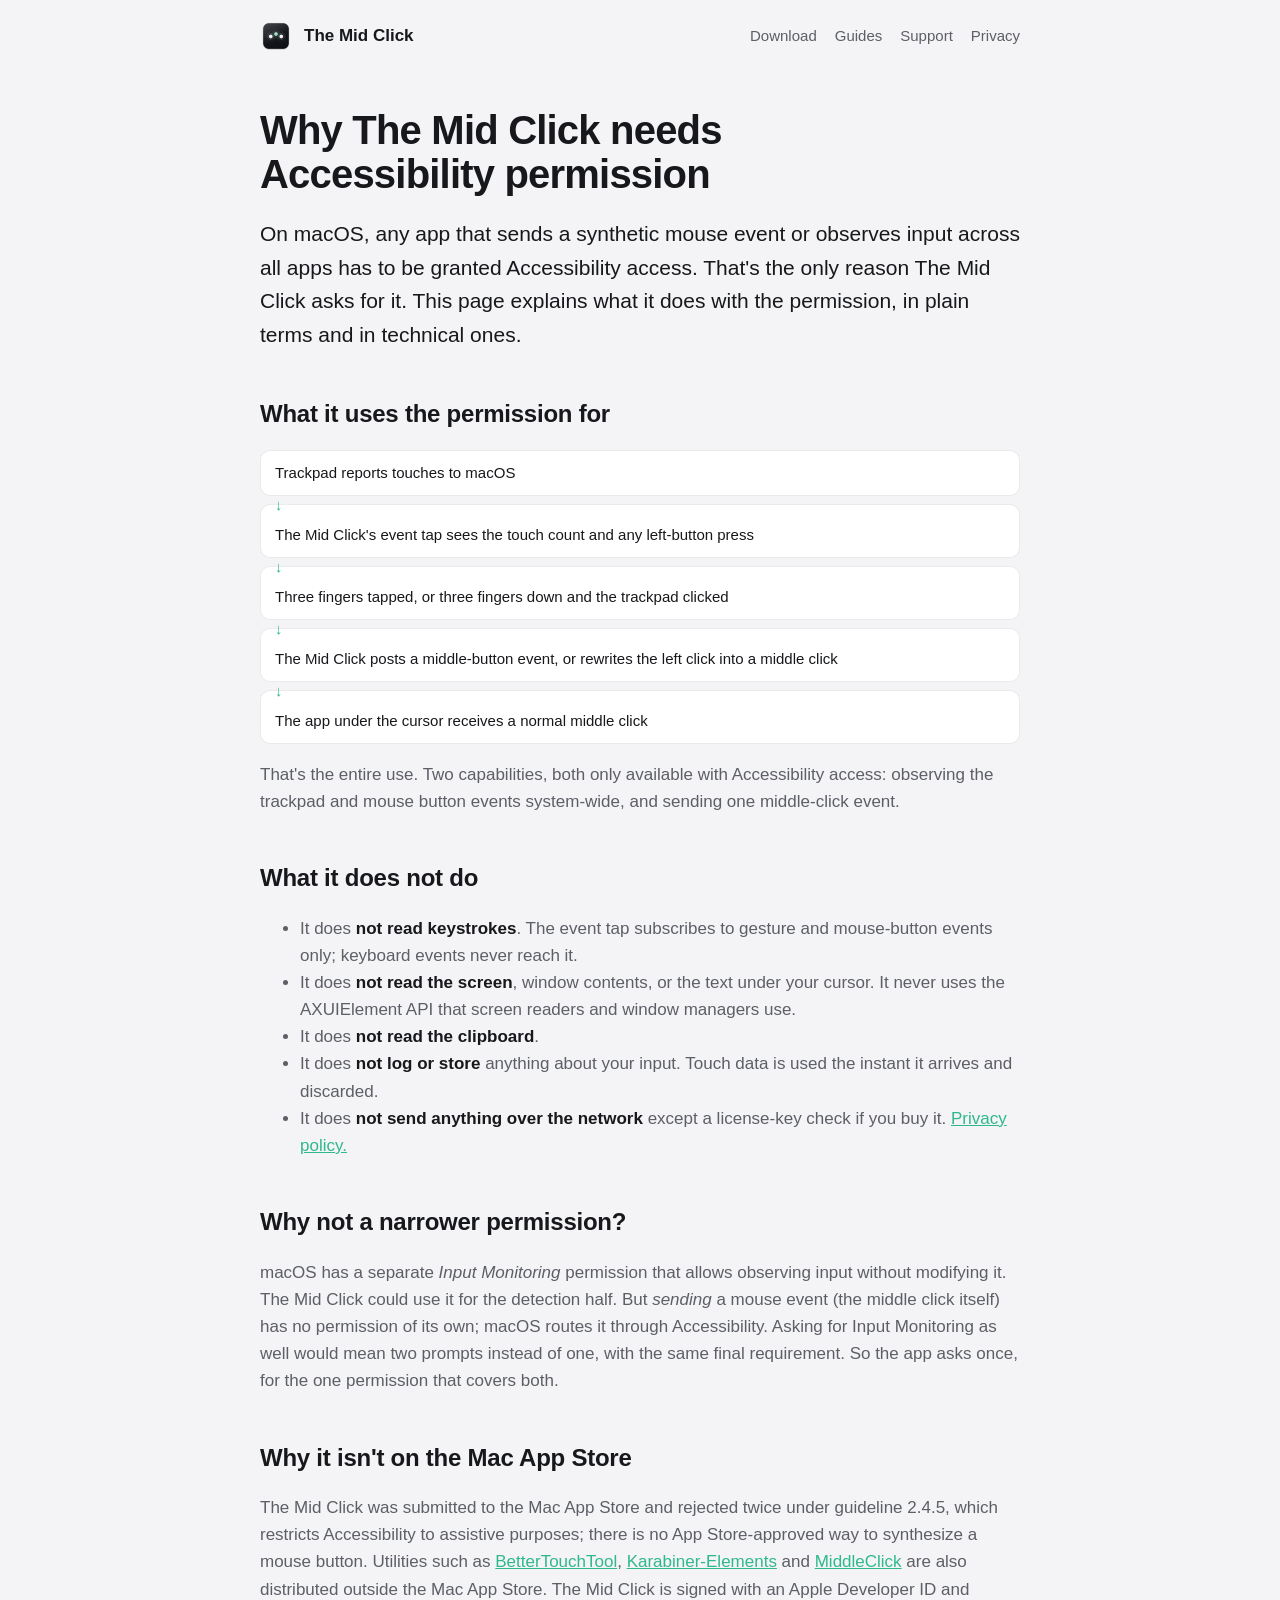
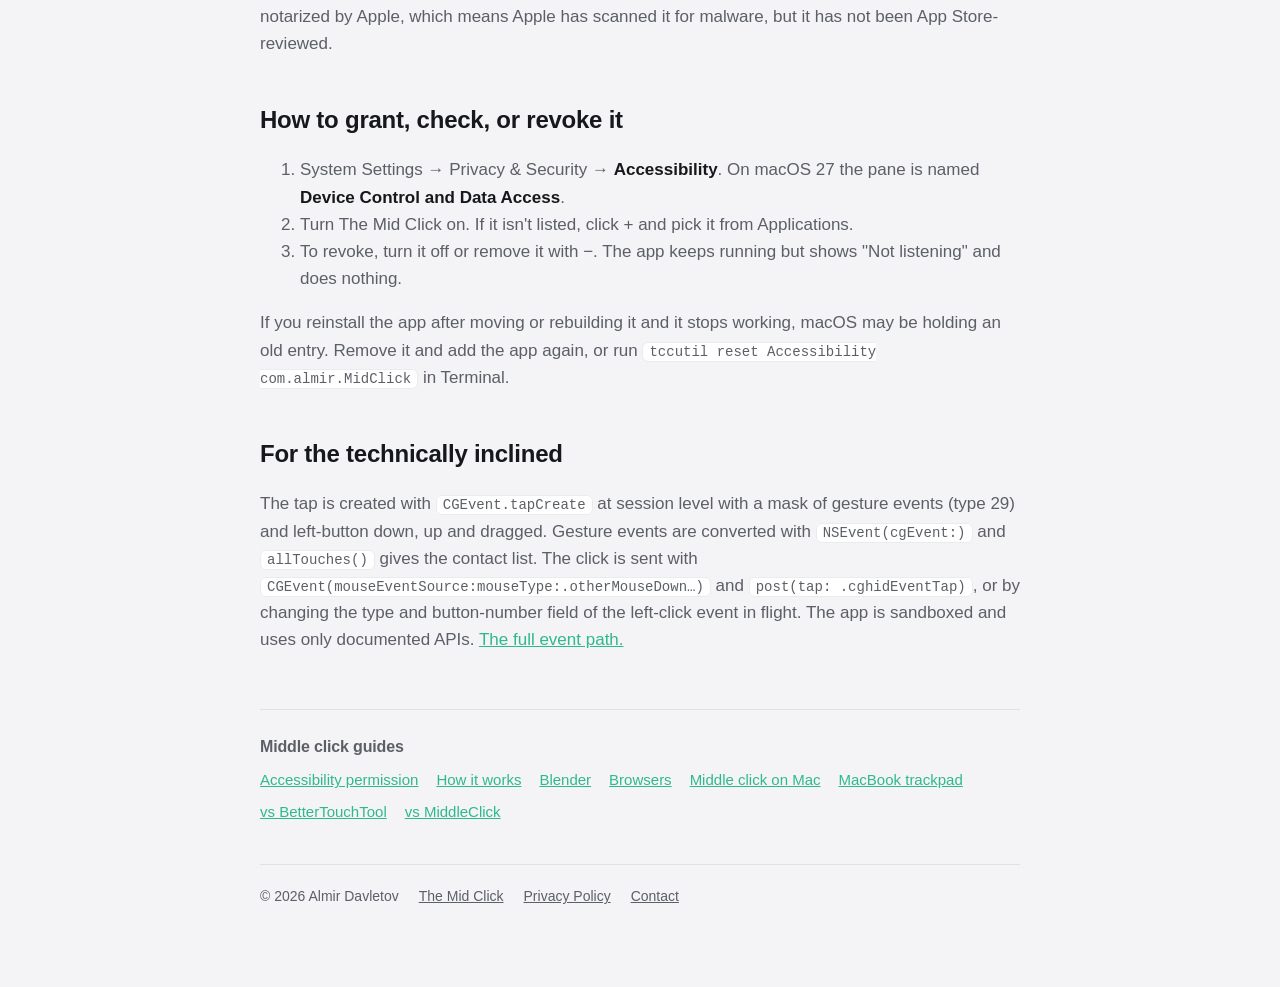
==== accessibility-permission/index.html @ 02e13e88 "The Mid Click site" ====
<!doctype html>
<html lang="en">
<head>
<meta charset="utf-8">
<meta name="viewport" content="width=device-width, initial-scale=1">
<title>Why The Mid Click needs Accessibility permission · The Mid Click</title>
<meta name="description" content="The Mid Click asks for macOS Accessibility access. Exactly what it uses it for, what it can and cannot see, and why no other permission would work.">
<link rel="canonical" href="https://davletovalmir.github.io/the-mid-click/accessibility-permission/">
<meta property="og:type" content="article">
<meta property="og:title" content="Why The Mid Click needs Accessibility permission">
<meta property="og:description" content="The Mid Click asks for macOS Accessibility access. Exactly what it uses it for, what it can and cannot see, and why no other permission would work.">
<meta property="og:url" content="https://davletovalmir.github.io/the-mid-click/accessibility-permission/">
<meta property="og:image" content="https://davletovalmir.github.io/the-mid-click/hero.png">
<meta name="twitter:card" content="summary_large_image">

<link rel="icon" href="../icon.png">
<link rel="stylesheet" href="../style.css">
<script type="application/ld+json">{"@context": "https://schema.org", "@type": "TechArticle", "headline": "Why The Mid Click needs Accessibility permission", "description": "The Mid Click asks for macOS Accessibility access. Exactly what it uses it for, what it can and cannot see, and why no other permission would work.", "datePublished": "2026-10-05", "dateModified": "2026-10-05", "author": {"@type": "Person", "name": "Almir Davletov"}, "mainEntityOfPage": "https://davletovalmir.github.io/the-mid-click/accessibility-permission/", "about": {"@type": "SoftwareApplication", "name": "The Mid Click", "operatingSystem": "macOS 26 or later"}}</script>
</head>
<body>
<nav><img src="../icon.png" alt=""><a href="../">The Mid Click</a><span class="links"><a href="../#download">Download</a><a href="../#guides">Guides</a><a href="../#support">Support</a><a href="../privacy.html">Privacy</a></span></nav>
<main>
<h1>Why The Mid Click needs Accessibility permission</h1>
<p class="lead">On macOS, any app that sends a synthetic mouse event or observes input across all apps has to be granted Accessibility access. That's the only reason The Mid Click asks for it. This page explains what it does with the permission, in plain terms and in technical ones.</p>

<h2>What it uses the permission for</h2>
<div class="flow">
  <div>Trackpad reports touches to macOS</div>
  <div>The Mid Click's event tap sees the touch count and any left-button press</div>
  <div>Three fingers tapped, or three fingers down and the trackpad clicked</div>
  <div>The Mid Click posts a middle-button event, or rewrites the left click into a middle click</div>
  <div>The app under the cursor receives a normal middle click</div>
</div>
<p>That's the entire use. Two capabilities, both only available with Accessibility access: observing the trackpad and mouse button events system-wide, and sending one middle-click event.</p>

<h2>What it does not do</h2>
<ul>
  <li>It does <strong>not read keystrokes</strong>. The event tap subscribes to gesture and mouse-button events only; keyboard events never reach it.</li>
  <li>It does <strong>not read the screen</strong>, window contents, or the text under your cursor. It never uses the AXUIElement API that screen readers and window managers use.</li>
  <li>It does <strong>not read the clipboard</strong>.</li>
  <li>It does <strong>not log or store</strong> anything about your input. Touch data is used the instant it arrives and discarded.</li>
  <li>It does <strong>not send anything over the network</strong> except a license-key check if you buy it. <a href="../privacy.html">Privacy policy.</a></li>
</ul>

<h2>Why not a narrower permission?</h2>
<p>macOS has a separate <em>Input Monitoring</em> permission that allows observing input without modifying it. The Mid Click could use it for the detection half. But <em>sending</em> a mouse event (the middle click itself) has no permission of its own; macOS routes it through Accessibility. Asking for Input Monitoring as well would mean two prompts instead of one, with the same final requirement. So the app asks once, for the one permission that covers both.</p>

<h2>Why it isn't on the Mac App Store</h2>
<p>The Mid Click was submitted to the Mac App Store and rejected twice under guideline 2.4.5, which restricts Accessibility to assistive purposes; there is no App Store-approved way to synthesize a mouse button. Utilities such as <a href="https://folivora.ai">BetterTouchTool</a>, <a href="https://karabiner-elements.pqrs.org">Karabiner-Elements</a> and <a href="https://github.com/artginzburg/MiddleClick">MiddleClick</a> are also distributed outside the Mac App Store. The Mid Click is signed with an Apple Developer ID and notarized by Apple, which means Apple has scanned it for malware, but it has not been App Store-reviewed.</p>

<h2>How to grant, check, or revoke it</h2>
<ol>
  <li>System Settings → Privacy &amp; Security → <strong>Accessibility</strong>. On macOS 27 the pane is named <strong>Device Control and Data Access</strong>.</li>
  <li>Turn The Mid Click on. If it isn't listed, click + and pick it from Applications.</li>
  <li>To revoke, turn it off or remove it with −. The app keeps running but shows "Not listening" and does nothing.</li>
</ol>
<p>If you reinstall the app after moving or rebuilding it and it stops working, macOS may be holding an old entry. Remove it and add the app again, or run <code>tccutil reset Accessibility com.almir.MidClick</code> in Terminal.</p>

<h2>For the technically inclined</h2>
<p>The tap is created with <code>CGEvent.tapCreate</code> at session level with a mask of gesture events (type 29) and left-button down, up and dragged. Gesture events are converted with <code>NSEvent(cgEvent:)</code> and <code>allTouches()</code> gives the contact list. The click is sent with <code>CGEvent(mouseEventSource:mouseType:.otherMouseDown…)</code> and <code>post(tap: .cghidEventTap)</code>, or by changing the type and button-number field of the left-click event in flight. The app is sandboxed and uses only documented APIs. <a href="../how-middle-click-works-on-macos/">The full event path.</a></p>

</main>
<aside class="more"><h2>Middle click guides</h2><ul><li><a href="../accessibility-permission/">Accessibility permission</a></li><li><a href="../how-middle-click-works-on-macos/">How it works</a></li><li><a href="../middle-click-blender-mac/">Blender</a></li><li><a href="../middle-click-browser-mac/">Browsers</a></li><li><a href="../middle-click-mac/">Middle click on Mac</a></li><li><a href="../middle-click-macbook-trackpad/">MacBook trackpad</a></li><li><a href="../the-mid-click-vs-bettertouchtool/">vs BetterTouchTool</a></li><li><a href="../the-mid-click-vs-middleclick/">vs MiddleClick</a></li></ul></aside>
<footer><span>© 2026 Almir Davletov</span><a href="../">The Mid Click</a><a href="../privacy.html">Privacy Policy</a><a href="mailto:davletovalmir@gmail.com">Contact</a></footer>
</body>
</html>
---- style.css ----
:root {
  --bg: #f4f4f6; --bg2: #ffffff; --fg: #17181b; --fg2: #5c5f66; --hair: rgba(0,0,0,.08);
  --mint: #2fb98a; --mint-bg: rgba(47,185,138,.12); --card: #ffffff;
}
@media (prefers-color-scheme: dark) {
  :root { --bg: #131417; --bg2: #1a1b1f; --fg: #f2f2f4; --fg2: rgba(242,242,244,.62); --hair: rgba(255,255,255,.09); --mint: #8fdcb8; --mint-bg: rgba(143,220,184,.12); --card: #1c1d22; }
}
* { box-sizing: border-box; }
html { color-scheme: light dark; }
body {
  margin: 0; background: var(--bg); color: var(--fg);
  font: 17px/1.6 -apple-system, BlinkMacSystemFont, "SF Pro Text", "Helvetica Neue", Helvetica, Arial, sans-serif;
  -webkit-font-smoothing: antialiased;
  padding-block: 0 80px; padding-inline: 20px;
}
nav { max-width: 760px; margin: 0 auto; display: flex; align-items: center; gap: 12px; height: 72px; }
nav img { width: 32px; height: 32px; }
nav a { color: var(--fg); text-decoration: none; font-weight: 600; }
nav .links { margin-left: auto; display: flex; gap: 18px; flex-wrap: wrap; justify-content: flex-end; }
nav .links a { color: var(--fg2); font-weight: 500; font-size: 15px; }
main, aside.more { max-width: 760px; margin: 0 auto; }
h1 { font-size: 40px; line-height: 1.1; letter-spacing: -.02em; margin: 36px 0 12px; text-wrap: balance; }
h2 { font-size: 24px; margin: 44px 0 10px; letter-spacing: -.01em; }
h3 { font-size: 18px; margin: 26px 0 6px; }
p, li { color: var(--fg2); }
p.lead { font-size: 21px; color: var(--fg); }
a { color: var(--mint); }
strong { color: var(--fg); }
.hero { margin: 26px 0 8px; border-radius: 14px; overflow: hidden; box-shadow: 0 30px 60px -30px rgba(0,0,0,.5), 0 0 0 1px var(--hair); }
.hero img { display: block; width: 100%; height: auto; }
.facts { background: var(--card); border: 1px solid var(--hair); border-radius: 14px; padding: 6px 20px; margin: 18px 0; }
.facts dl { display: grid; grid-template-columns: 130px 1fr; gap: 6px 14px; margin: 12px 0; }
.facts dt { color: var(--fg2); font-size: 15px; } .facts dd { margin: 0; color: var(--fg); font-size: 15px; }
.card { background: var(--card); border: 1px solid var(--hair); border-radius: 14px; padding: 18px 20px; margin: 14px 0; }
.card h3 { margin: 0 0 6px; font-size: 17px; }
.card p { margin: 0; font-size: 15px; }
.cta { display: inline-flex; align-items: center; gap: 10px; background: var(--fg); color: var(--bg); text-decoration: none; font-weight: 600; padding: 12px 20px; border-radius: 12px; margin: 10px 12px 10px 0; }
.cta.secondary { background: var(--mint-bg); color: var(--fg); border: 1px solid var(--hair); }
.meta { font-size: 14px; color: var(--fg2); }
.pricing { display: grid; grid-template-columns: repeat(auto-fit, minmax(220px, 1fr)); gap: 14px; margin: 14px 0; }
.price { background: var(--card); border: 1px solid var(--hair); border-radius: 14px; padding: 18px 20px; }
.price b { display: block; font-size: 30px; letter-spacing: -.02em; color: var(--fg); }
.price span { font-size: 14px; color: var(--fg2); }
table { border-collapse: collapse; width: 100%; margin: 14px 0; font-size: 15px; }
th, td { text-align: left; padding: 10px 12px; border-bottom: 1px solid var(--hair); vertical-align: top; }
th { color: var(--fg); font-weight: 600; } td { color: var(--fg2); } td:first-child { color: var(--fg); }
.table-wrap { overflow-x: auto; }
pre, code { font: 14px ui-monospace, SFMono-Regular, Menlo, monospace; }
code { background: var(--bg2); border: 1px solid var(--hair); border-radius: 6px; padding: 1px 6px; }
pre { background: var(--card); border: 1px solid var(--hair); border-radius: 12px; padding: 16px 18px; overflow-x: auto; color: var(--fg); line-height: 1.5; }
pre code { background: none; border: 0; padding: 0; }
.flow { display: grid; gap: 8px; margin: 16px 0; }
.flow div { background: var(--card); border: 1px solid var(--hair); border-radius: 10px; padding: 10px 14px; font-size: 15px; color: var(--fg); }
.flow div + div::before { content: "↓"; display: block; color: var(--mint); margin: -22px 0 6px; }
kbd { font: 13px -apple-system, system-ui, sans-serif; background: var(--bg2); border: 1px solid var(--hair); border-bottom-width: 2px; border-radius: 6px; padding: 1px 6px; color: var(--fg); }
aside.more { margin-top: 56px; padding-top: 24px; border-top: 1px solid var(--hair); }
aside.more h2 { font-size: 16px; margin: 0 0 8px; color: var(--fg2); }
aside.more ul { margin: 0; padding: 0; list-style: none; display: flex; flex-wrap: wrap; gap: 8px 18px; font-size: 15px; }
footer { max-width: 760px; margin: 40px auto 0; padding-top: 20px; border-top: 1px solid var(--hair); font-size: 14px; color: var(--fg2); display: flex; gap: 20px; flex-wrap: wrap; }
footer a { color: var(--fg2); }
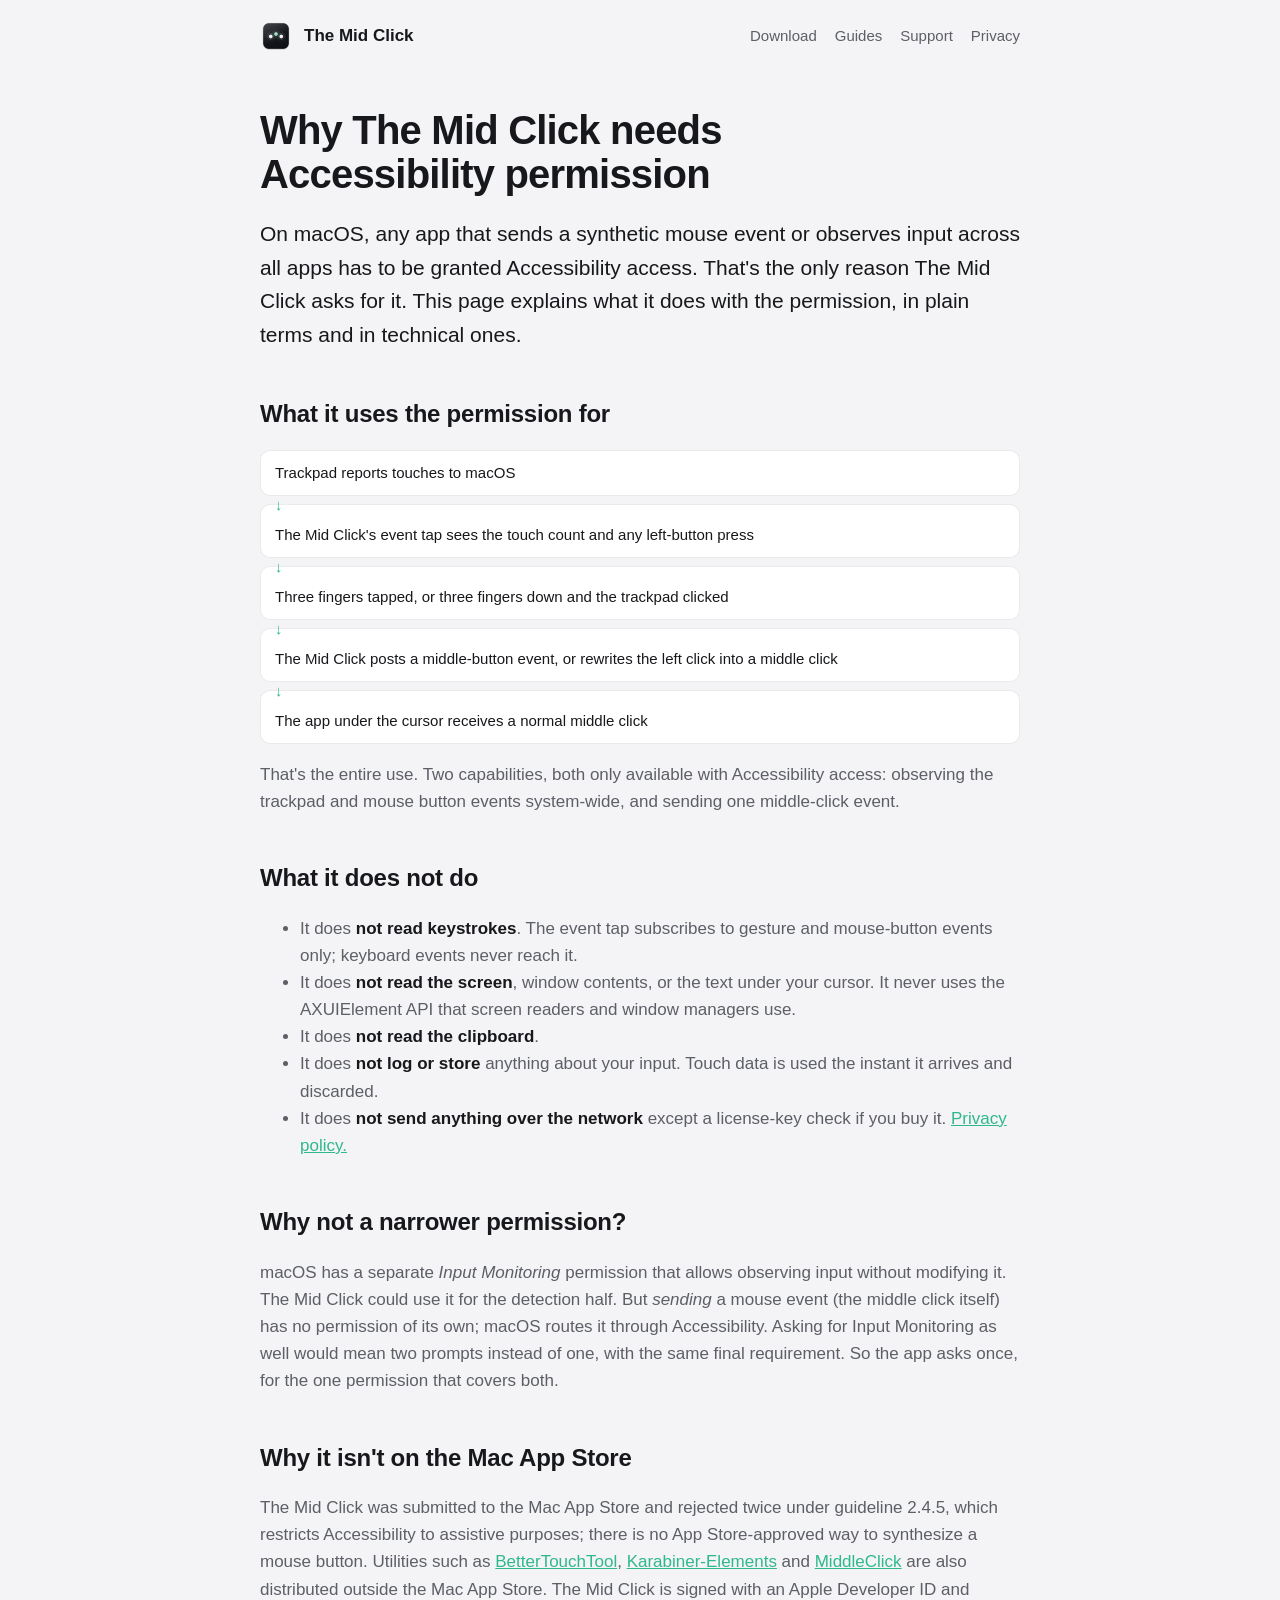
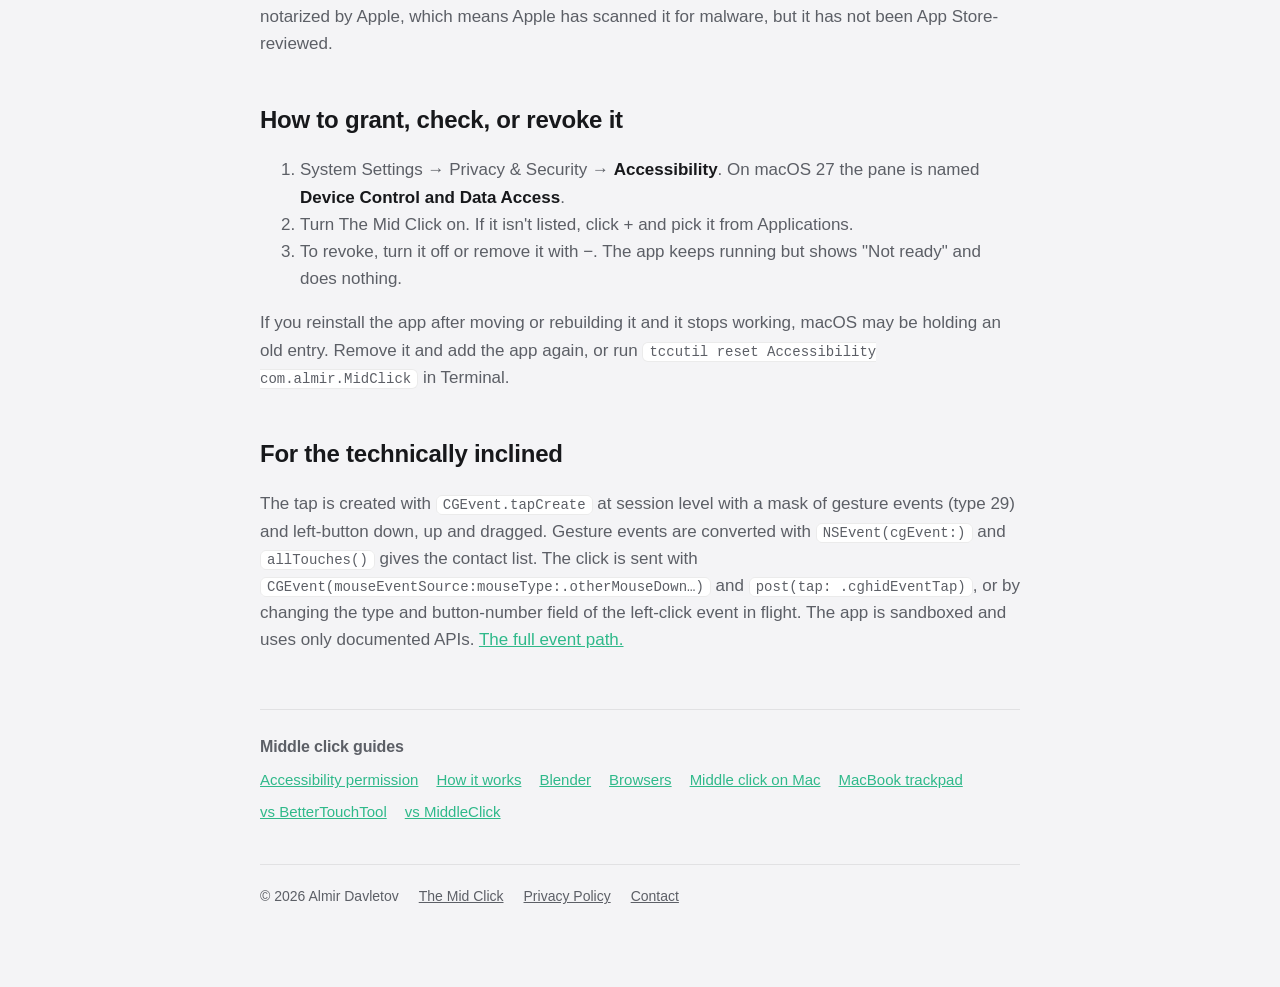
==== commit a5b81b6f: "The Mid Click site" ====
--- a/accessibility-permission/index.html
+++ b/accessibility-permission/index.html
@@ -5,17 +5,17 @@
 <meta name="viewport" content="width=device-width, initial-scale=1">
 <title>Why The Mid Click needs Accessibility permission · The Mid Click</title>
 <meta name="description" content="The Mid Click asks for macOS Accessibility access. Exactly what it uses it for, what it can and cannot see, and why no other permission would work.">
-<link rel="canonical" href="https://davletovalmir.github.io/the-mid-click/accessibility-permission/">
+<link rel="canonical" href="https://themidclick.com/accessibility-permission/">
 <meta property="og:type" content="article">
 <meta property="og:title" content="Why The Mid Click needs Accessibility permission">
 <meta property="og:description" content="The Mid Click asks for macOS Accessibility access. Exactly what it uses it for, what it can and cannot see, and why no other permission would work.">
-<meta property="og:url" content="https://davletovalmir.github.io/the-mid-click/accessibility-permission/">
-<meta property="og:image" content="https://davletovalmir.github.io/the-mid-click/hero.png">
+<meta property="og:url" content="https://themidclick.com/accessibility-permission/">
+<meta property="og:image" content="https://themidclick.com/hero.png">
 <meta name="twitter:card" content="summary_large_image">
 
 <link rel="icon" href="../icon.png">
 <link rel="stylesheet" href="../style.css">
-<script type="application/ld+json">{"@context": "https://schema.org", "@type": "TechArticle", "headline": "Why The Mid Click needs Accessibility permission", "description": "The Mid Click asks for macOS Accessibility access. Exactly what it uses it for, what it can and cannot see, and why no other permission would work.", "datePublished": "2026-10-05", "dateModified": "2026-10-05", "author": {"@type": "Person", "name": "Almir Davletov"}, "mainEntityOfPage": "https://davletovalmir.github.io/the-mid-click/accessibility-permission/", "about": {"@type": "SoftwareApplication", "name": "The Mid Click", "operatingSystem": "macOS 26 or later"}}</script>
+<script type="application/ld+json">{"@context": "https://schema.org", "@type": "TechArticle", "headline": "Why The Mid Click needs Accessibility permission", "description": "The Mid Click asks for macOS Accessibility access. Exactly what it uses it for, what it can and cannot see, and why no other permission would work.", "datePublished": "2026-10-12", "dateModified": "2026-10-12", "author": {"@type": "Person", "name": "Almir Davletov"}, "mainEntityOfPage": "https://themidclick.com/accessibility-permission/", "about": {"@type": "SoftwareApplication", "name": "The Mid Click", "operatingSystem": "macOS 26 or later"}}</script>
 </head>
 <body>
 <nav><img src="../icon.png" alt=""><a href="../">The Mid Click</a><span class="links"><a href="../#download">Download</a><a href="../#guides">Guides</a><a href="../#support">Support</a><a href="../privacy.html">Privacy</a></span></nav>
@@ -52,7 +52,7 @@
 <ol>
   <li>System Settings → Privacy &amp; Security → <strong>Accessibility</strong>. On macOS 27 the pane is named <strong>Device Control and Data Access</strong>.</li>
   <li>Turn The Mid Click on. If it isn't listed, click + and pick it from Applications.</li>
-  <li>To revoke, turn it off or remove it with −. The app keeps running but shows "Not listening" and does nothing.</li>
+  <li>To revoke, turn it off or remove it with −. The app keeps running but shows "Not ready" and does nothing.</li>
 </ol>
 <p>If you reinstall the app after moving or rebuilding it and it stops working, macOS may be holding an old entry. Remove it and add the app again, or run <code>tccutil reset Accessibility com.almir.MidClick</code> in Terminal.</p>
 
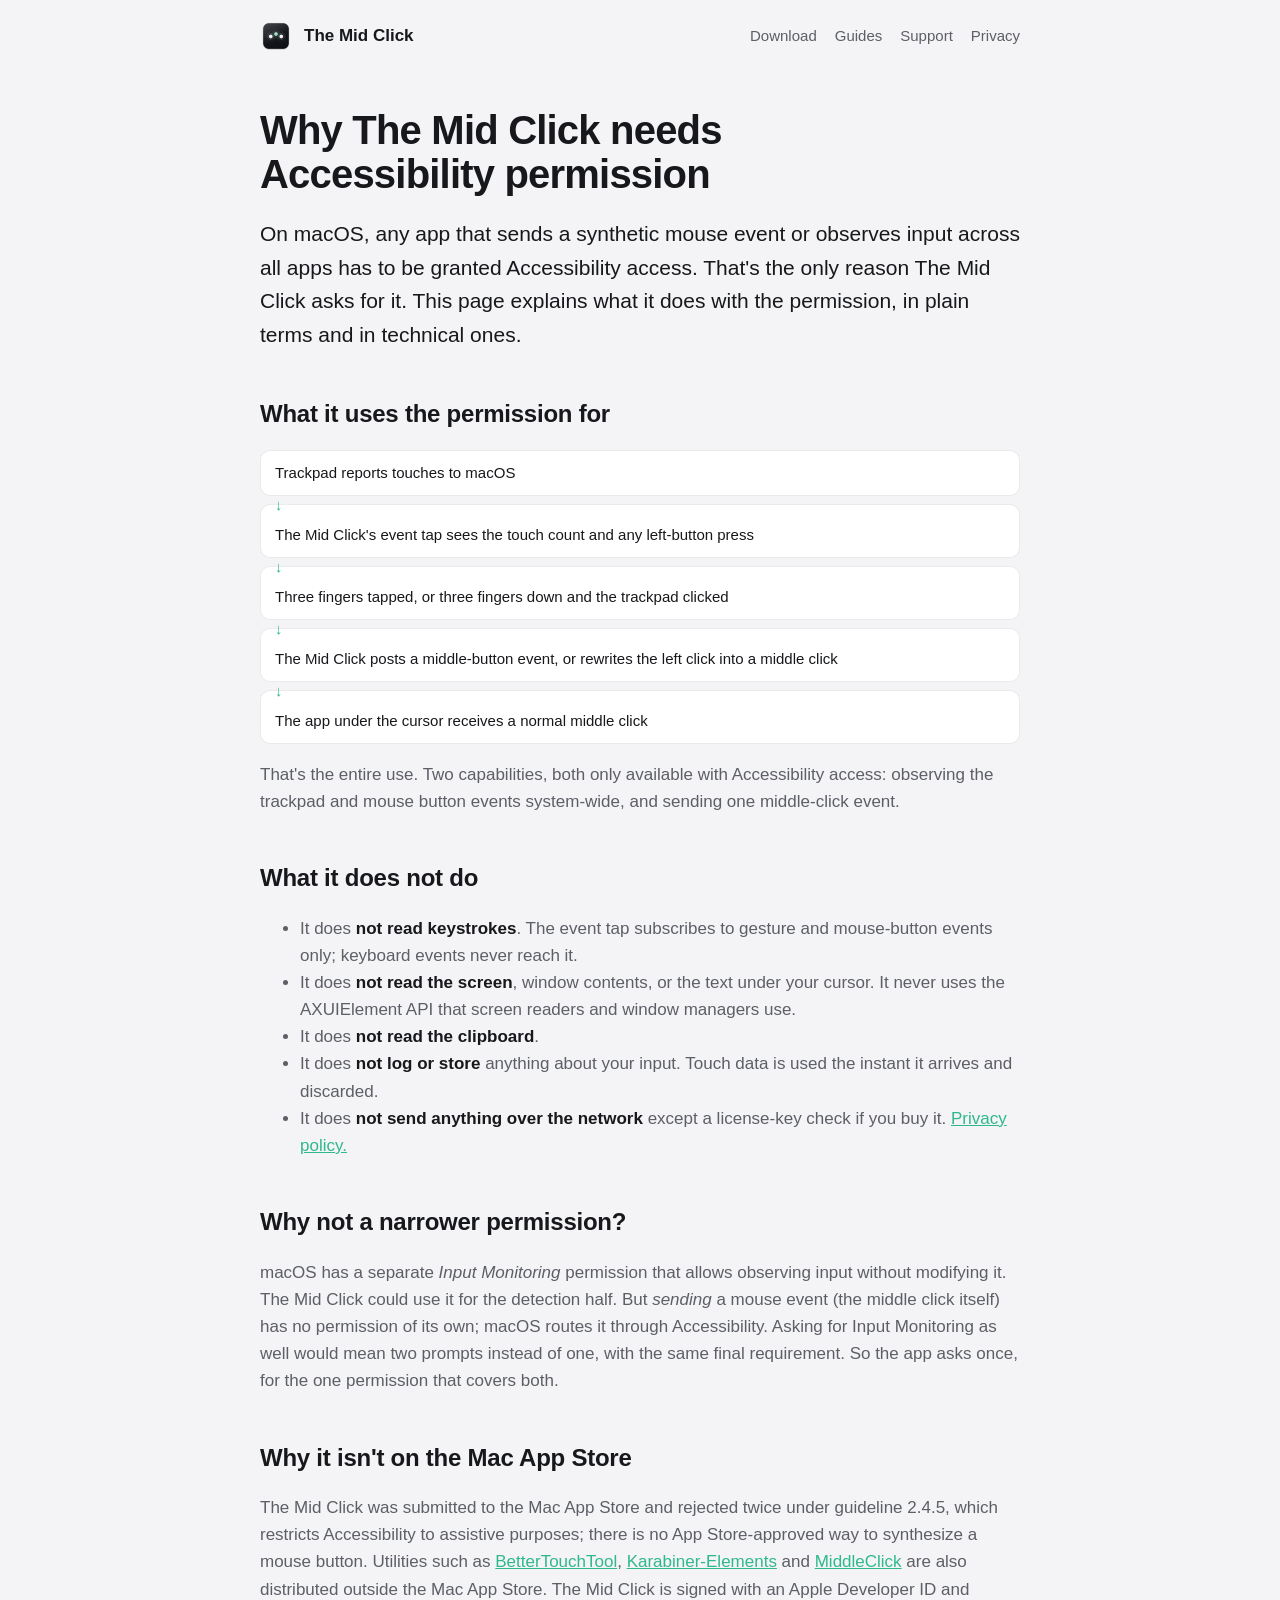
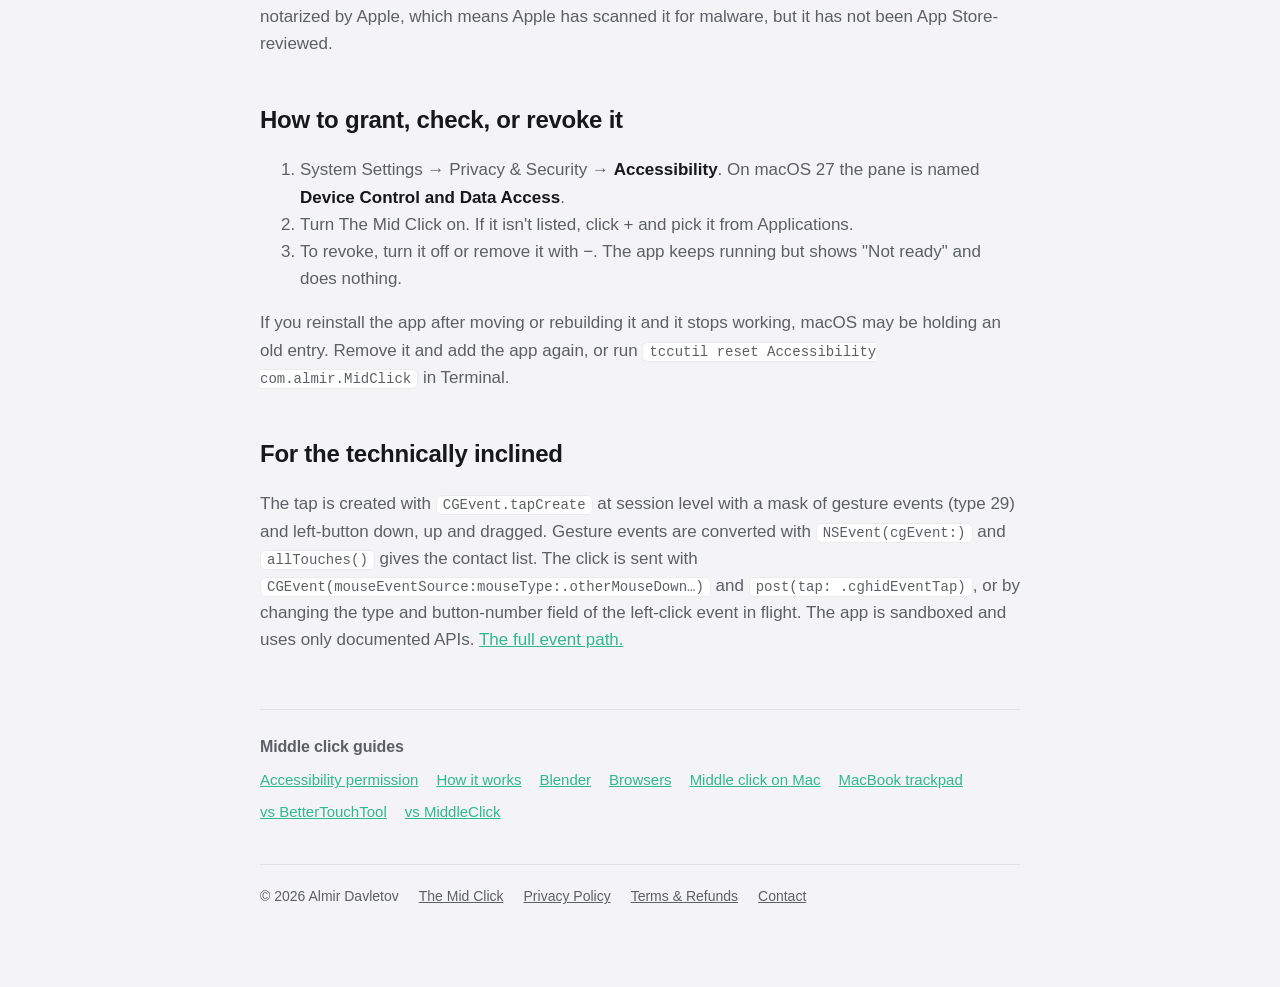
==== commit 543549dc: "The Mid Click site" ====
--- a/accessibility-permission/index.html
+++ b/accessibility-permission/index.html
@@ -15,7 +15,7 @@
 
 <link rel="icon" href="../icon.png">
 <link rel="stylesheet" href="../style.css">
-<script type="application/ld+json">{"@context": "https://schema.org", "@type": "TechArticle", "headline": "Why The Mid Click needs Accessibility permission", "description": "The Mid Click asks for macOS Accessibility access. Exactly what it uses it for, what it can and cannot see, and why no other permission would work.", "datePublished": "2026-10-12", "dateModified": "2026-10-12", "author": {"@type": "Person", "name": "Almir Davletov"}, "mainEntityOfPage": "https://themidclick.com/accessibility-permission/", "about": {"@type": "SoftwareApplication", "name": "The Mid Click", "operatingSystem": "macOS 26 or later"}}</script>
+<script type="application/ld+json">{"@context": "https://schema.org", "@type": "TechArticle", "headline": "Why The Mid Click needs Accessibility permission", "description": "The Mid Click asks for macOS Accessibility access. Exactly what it uses it for, what it can and cannot see, and why no other permission would work.", "datePublished": "2026-10-13", "dateModified": "2026-10-13", "author": {"@type": "Person", "name": "Almir Davletov"}, "mainEntityOfPage": "https://themidclick.com/accessibility-permission/", "about": {"@type": "SoftwareApplication", "name": "The Mid Click", "operatingSystem": "macOS 26 or later"}}</script>
 </head>
 <body>
 <nav><img src="../icon.png" alt=""><a href="../">The Mid Click</a><span class="links"><a href="../#download">Download</a><a href="../#guides">Guides</a><a href="../#support">Support</a><a href="../privacy.html">Privacy</a></span></nav>
@@ -61,6 +61,6 @@
 
 </main>
 <aside class="more"><h2>Middle click guides</h2><ul><li><a href="../accessibility-permission/">Accessibility permission</a></li><li><a href="../how-middle-click-works-on-macos/">How it works</a></li><li><a href="../middle-click-blender-mac/">Blender</a></li><li><a href="../middle-click-browser-mac/">Browsers</a></li><li><a href="../middle-click-mac/">Middle click on Mac</a></li><li><a href="../middle-click-macbook-trackpad/">MacBook trackpad</a></li><li><a href="../the-mid-click-vs-bettertouchtool/">vs BetterTouchTool</a></li><li><a href="../the-mid-click-vs-middleclick/">vs MiddleClick</a></li></ul></aside>
-<footer><span>© 2026 Almir Davletov</span><a href="../">The Mid Click</a><a href="../privacy.html">Privacy Policy</a><a href="mailto:davletovalmir@gmail.com">Contact</a></footer>
+<footer><span>© 2026 Almir Davletov</span><a href="../">The Mid Click</a><a href="../privacy.html">Privacy Policy</a><a href="../terms.html">Terms &amp; Refunds</a><a href="mailto:davletovalmir@gmail.com">Contact</a></footer>
 </body>
 </html>
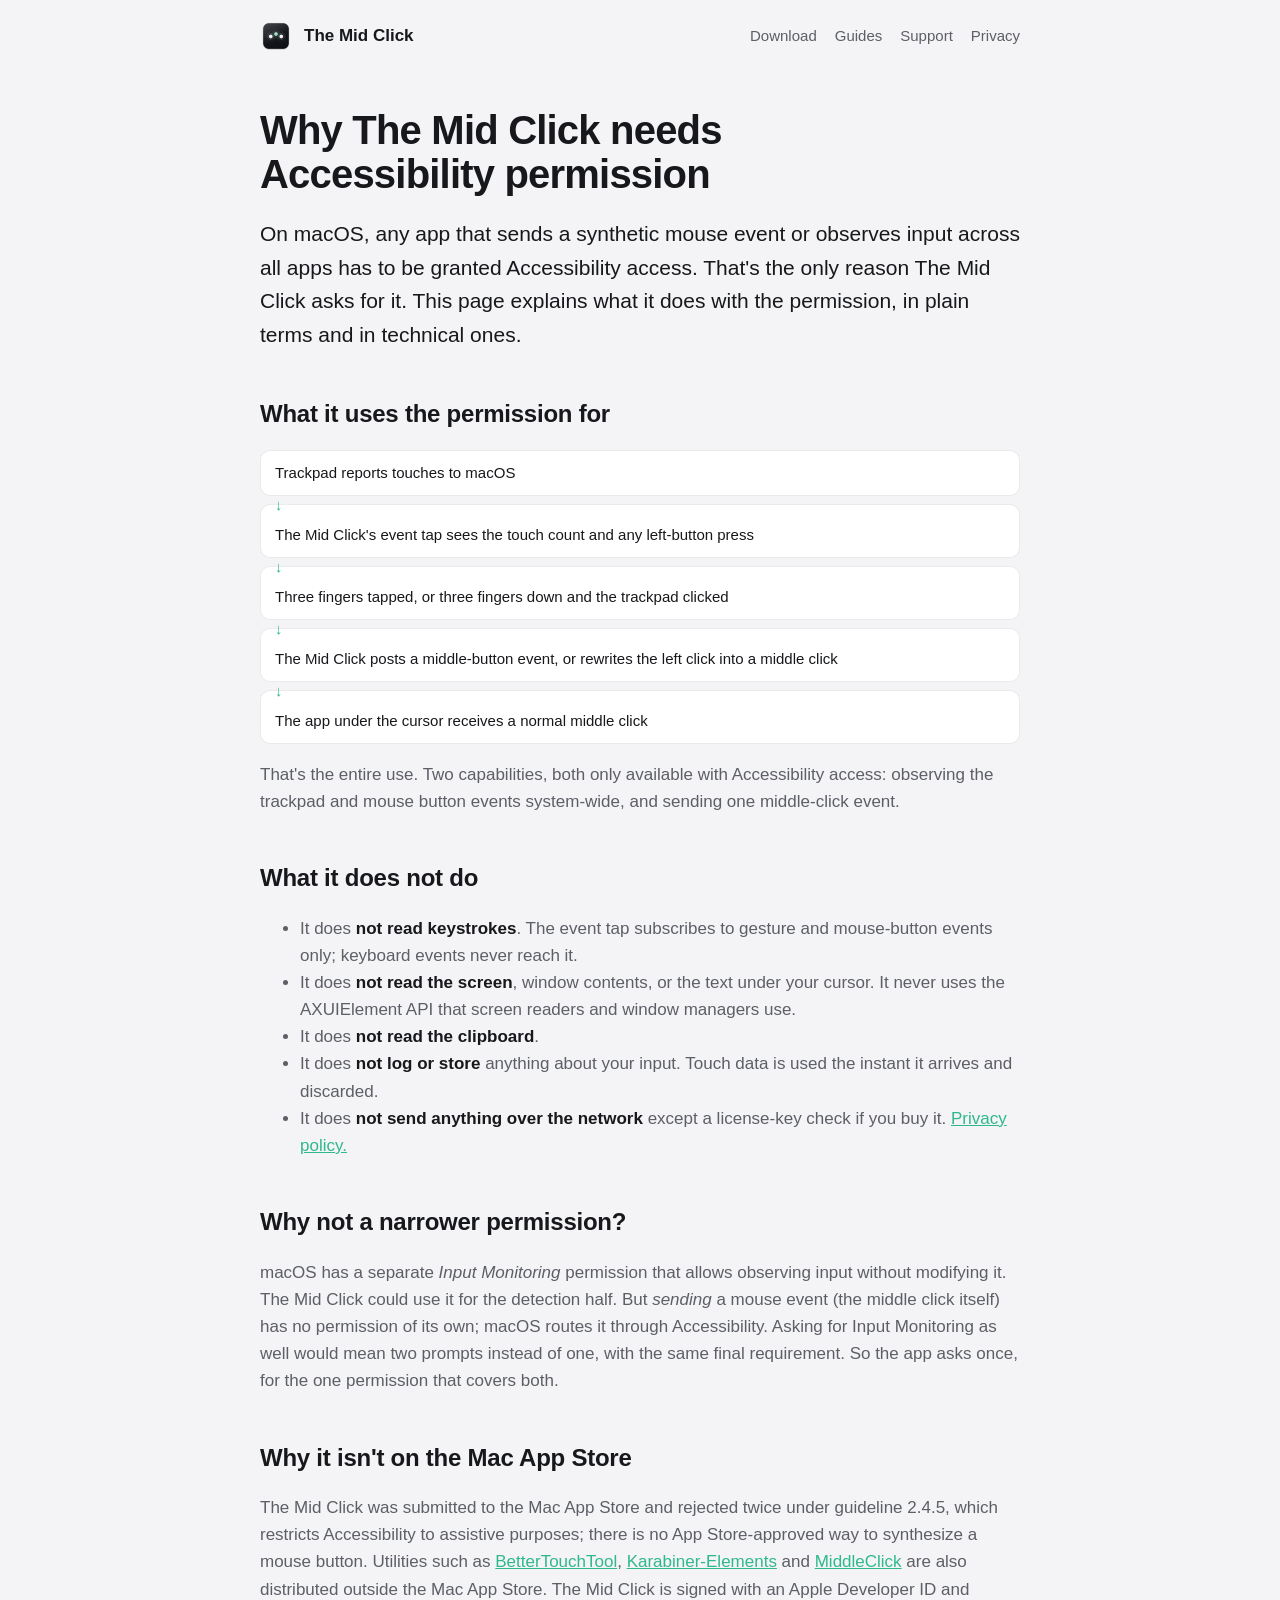
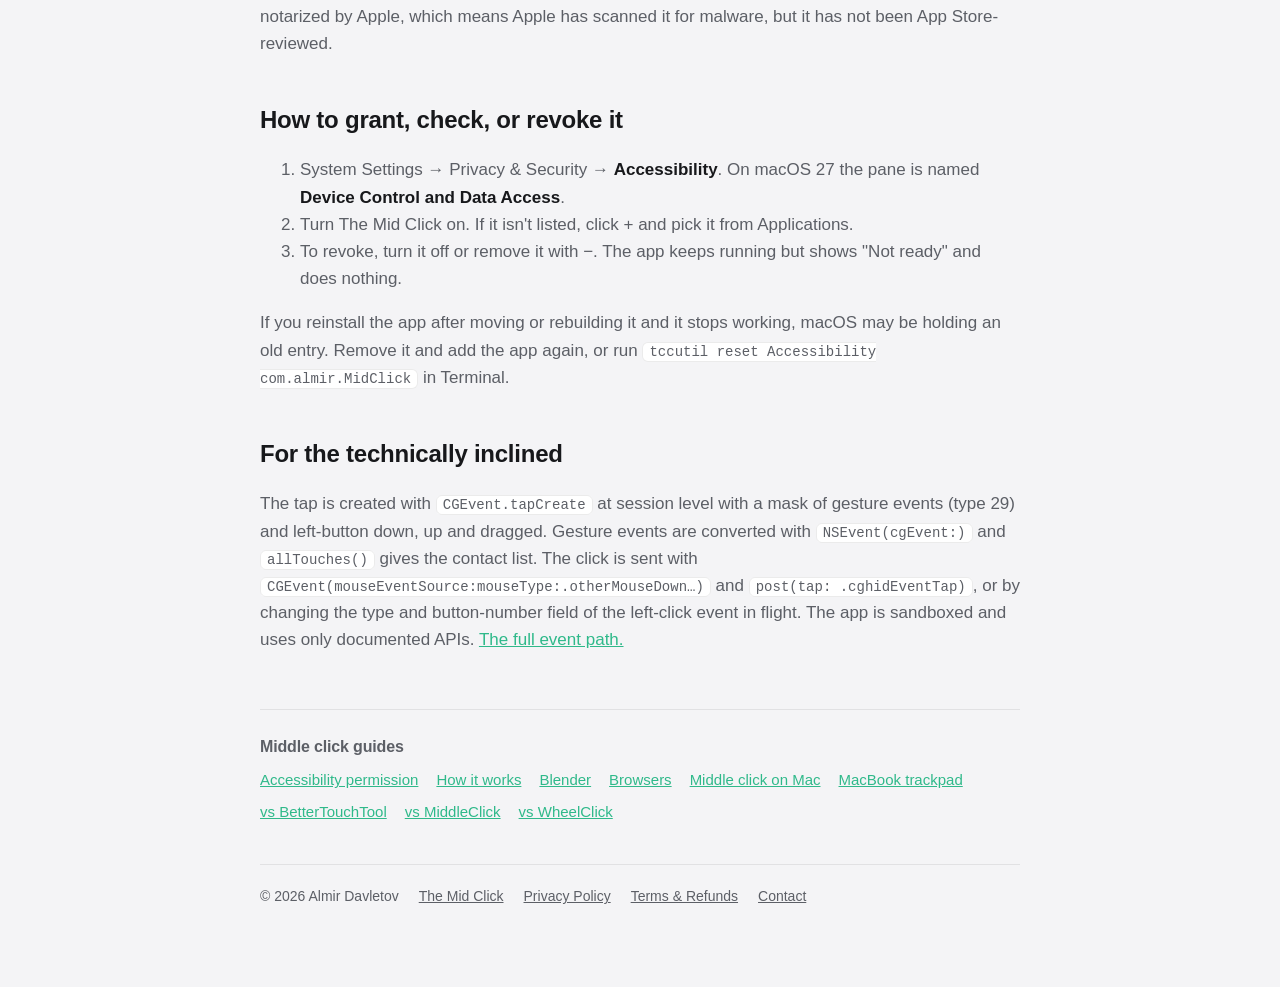
==== commit b8893872: "The Mid Click site" ====
--- a/accessibility-permission/index.html
+++ b/accessibility-permission/index.html
@@ -13,9 +13,10 @@
 <meta property="og:image" content="https://themidclick.com/hero.png">
 <meta name="twitter:card" content="summary_large_image">
 
+
 <link rel="icon" href="../icon.png">
 <link rel="stylesheet" href="../style.css">
-<script type="application/ld+json">{"@context": "https://schema.org", "@type": "TechArticle", "headline": "Why The Mid Click needs Accessibility permission", "description": "The Mid Click asks for macOS Accessibility access. Exactly what it uses it for, what it can and cannot see, and why no other permission would work.", "datePublished": "2026-10-13", "dateModified": "2026-10-13", "author": {"@type": "Person", "name": "Almir Davletov"}, "mainEntityOfPage": "https://themidclick.com/accessibility-permission/", "about": {"@type": "SoftwareApplication", "name": "The Mid Click", "operatingSystem": "macOS 26 or later"}}</script>
+<script type="application/ld+json">{"@context": "https://schema.org", "@type": "TechArticle", "headline": "Why The Mid Click needs Accessibility permission", "description": "The Mid Click asks for macOS Accessibility access. Exactly what it uses it for, what it can and cannot see, and why no other permission would work.", "datePublished": "2026-10-26", "dateModified": "2026-10-26", "author": {"@type": "Person", "name": "Almir Davletov"}, "mainEntityOfPage": "https://themidclick.com/accessibility-permission/", "about": {"@type": "SoftwareApplication", "name": "The Mid Click", "operatingSystem": "macOS 13.3 or later"}}</script>
 </head>
 <body>
 <nav><img src="../icon.png" alt=""><a href="../">The Mid Click</a><span class="links"><a href="../#download">Download</a><a href="../#guides">Guides</a><a href="../#support">Support</a><a href="../privacy.html">Privacy</a></span></nav>
@@ -60,7 +61,7 @@
 <p>The tap is created with <code>CGEvent.tapCreate</code> at session level with a mask of gesture events (type 29) and left-button down, up and dragged. Gesture events are converted with <code>NSEvent(cgEvent:)</code> and <code>allTouches()</code> gives the contact list. The click is sent with <code>CGEvent(mouseEventSource:mouseType:.otherMouseDown…)</code> and <code>post(tap: .cghidEventTap)</code>, or by changing the type and button-number field of the left-click event in flight. The app is sandboxed and uses only documented APIs. <a href="../how-middle-click-works-on-macos/">The full event path.</a></p>
 
 </main>
-<aside class="more"><h2>Middle click guides</h2><ul><li><a href="../accessibility-permission/">Accessibility permission</a></li><li><a href="../how-middle-click-works-on-macos/">How it works</a></li><li><a href="../middle-click-blender-mac/">Blender</a></li><li><a href="../middle-click-browser-mac/">Browsers</a></li><li><a href="../middle-click-mac/">Middle click on Mac</a></li><li><a href="../middle-click-macbook-trackpad/">MacBook trackpad</a></li><li><a href="../the-mid-click-vs-bettertouchtool/">vs BetterTouchTool</a></li><li><a href="../the-mid-click-vs-middleclick/">vs MiddleClick</a></li></ul></aside>
+<aside class="more"><h2>Middle click guides</h2><ul><li><a href="../accessibility-permission/">Accessibility permission</a></li><li><a href="../how-middle-click-works-on-macos/">How it works</a></li><li><a href="../middle-click-blender-mac/">Blender</a></li><li><a href="../middle-click-browser-mac/">Browsers</a></li><li><a href="../middle-click-mac/">Middle click on Mac</a></li><li><a href="../middle-click-macbook-trackpad/">MacBook trackpad</a></li><li><a href="../the-mid-click-vs-bettertouchtool/">vs BetterTouchTool</a></li><li><a href="../the-mid-click-vs-middleclick/">vs MiddleClick</a></li><li><a href="../the-mid-click-vs-wheelclick/">vs WheelClick</a></li></ul></aside>
 <footer><span>© 2026 Almir Davletov</span><a href="../">The Mid Click</a><a href="../privacy.html">Privacy Policy</a><a href="../terms.html">Terms &amp; Refunds</a><a href="mailto:davletovalmir@gmail.com">Contact</a></footer>
 </body>
 </html>
